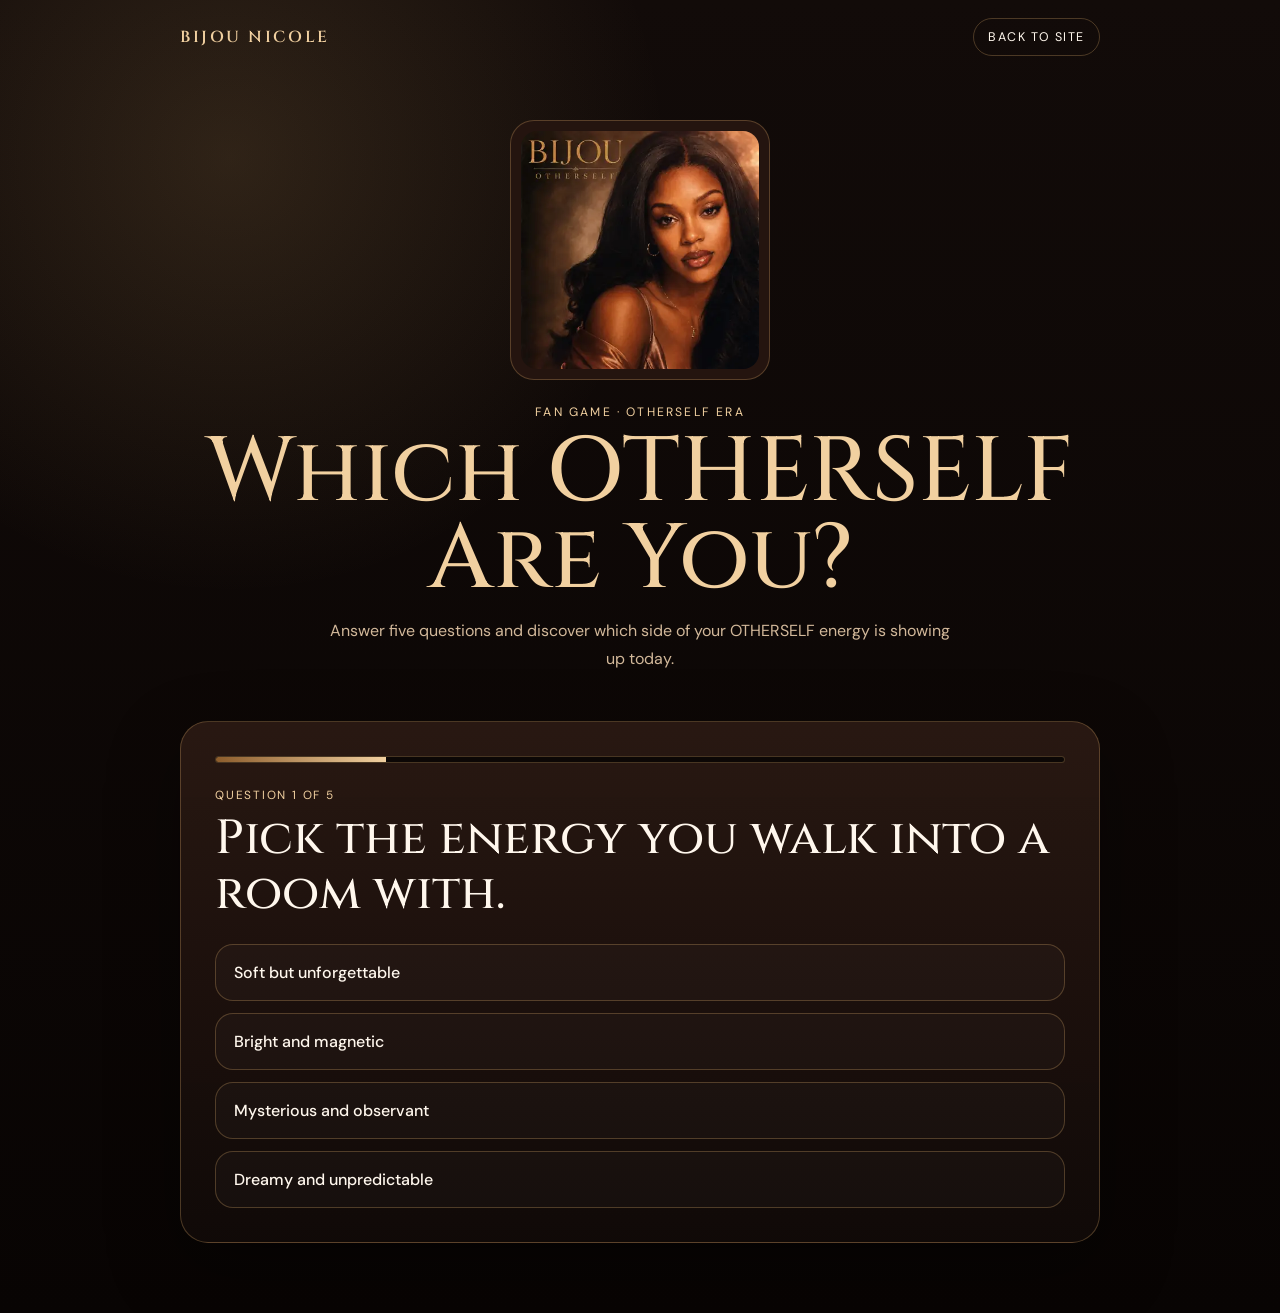
==== game/index.html @ ba14a842 "Add interactive OTHERSELF fan quiz game" ====
<!doctype html>
<html lang="en"><head><meta charset="utf-8"><meta name="viewport" content="width=device-width,initial-scale=1"><meta name="theme-color" content="#140d0a"><title>Which OTHERSELF Are You? — Bijou Nicole</title><link rel="preconnect" href="https://fonts.googleapis.com"><link rel="preconnect" href="https://fonts.gstatic.com" crossorigin><link href="https://fonts.googleapis.com/css2?family=Cinzel:wght@500;600&family=DM+Sans:wght@400;500;700&display=swap" rel="stylesheet"><style>
:root{--bg:#0d0706;--panel:#1b100d;--line:rgba(224,177,109,.28);--gold:#f1d0a0;--muted:#d2b89a;--text:#fff7ed}*{box-sizing:border-box}body{margin:0;background:radial-gradient(circle at 18% 12%,rgba(224,177,109,.15),transparent 28%),linear-gradient(#120b09,#080403);color:var(--text);font-family:"DM Sans",sans-serif;min-height:100vh}a{color:inherit;text-decoration:none}.wrap{width:min(920px,calc(100% - 28px));margin:auto}.top{padding:18px 0;display:flex;justify-content:space-between;gap:16px;align-items:center}.brand{font:600 1rem/1 "Cinzel";letter-spacing:.16em;color:var(--gold)}.home{font-size:.78rem;text-transform:uppercase;letter-spacing:.12em;border:1px solid var(--line);padding:10px 14px;border-radius:999px}.hero{text-align:center;padding:46px 0 24px}.cover{width:min(260px,72vw);margin:0 auto 24px;border-radius:24px;padding:10px;border:1px solid var(--line);background:#24140f}.cover img{width:100%;border-radius:16px;display:block}.kicker{font-size:.76rem;letter-spacing:.18em;text-transform:uppercase;color:var(--gold)}h1{font:500 clamp(2.5rem,8vw,5.7rem)/.95 "Cinzel";margin:10px 0 14px;color:var(--gold)}.hero p{max-width:620px;margin:auto;color:var(--muted);line-height:1.75}.card{border:1px solid var(--line);background:linear-gradient(rgba(47,28,21,.82),rgba(17,10,8,.94));border-radius:28px;padding:clamp(20px,4vw,34px);margin:24px 0 70px;box-shadow:0 26px 70px rgba(0,0,0,.35)}.progress{height:7px;background:#0c0705;border:1px solid var(--line);border-radius:99px;overflow:hidden;margin-bottom:24px}.progress span{display:block;height:100%;width:20%;background:linear-gradient(90deg,#8d5d2c,var(--gold));transition:.25s}.qnum{font-size:.74rem;letter-spacing:.15em;text-transform:uppercase;color:var(--gold);margin-bottom:8px}h2{font:500 clamp(1.8rem,5vw,3rem)/1.15 "Cinzel";margin:0 0 22px}.answers{display:grid;gap:12px}.answer{border:1px solid var(--line);border-radius:18px;background:rgba(255,255,255,.025);color:var(--text);text-align:left;padding:17px 18px;font:500 1rem "DM Sans";cursor:pointer;transition:.18s}.answer:hover,.answer:focus-visible{transform:translateY(-2px);background:rgba(224,177,109,.08);outline:none}.result{text-align:center}.result h2{color:var(--gold);font-size:clamp(2.5rem,7vw,4.5rem)}.result p{color:var(--muted);line-height:1.8;max-width:650px;margin:0 auto 22px}.badge{display:inline-block;border:1px solid var(--line);border-radius:999px;padding:10px 14px;color:var(--gold);letter-spacing:.12em;text-transform:uppercase;font-size:.72rem}.actions{display:flex;gap:10px;justify-content:center;flex-wrap:wrap;margin-top:22px}.actions button,.actions a{border:1px solid var(--line);border-radius:999px;background:linear-gradient(#6c461f,#2b170f);color:#fff;padding:12px 17px;cursor:pointer;font:700 .76rem "DM Sans";text-transform:uppercase;letter-spacing:.1em}.hidden{display:none}@media(max-width:560px){.top{align-items:flex-start}.brand{line-height:1.4}}
</style></head><body><div class="wrap"><div class="top"><a class="brand" href="../">BIJOU NICOLE</a><a class="home" href="../">Back to site</a></div><header class="hero"><div class="cover"><img src="../otherself-cover.svg" alt="OTHERSELF EP cover"></div><div class="kicker">fan game · OTHERSELF era</div><h1>Which OTHERSELF Are You?</h1><p>Answer five questions and discover which side of your OTHERSELF energy is showing up today.</p></header><main class="card"><div id="quiz"><div class="progress"><span id="bar"></span></div><div class="qnum" id="qnum"></div><h2 id="question"></h2><div class="answers" id="answers"></div></div><div id="result" class="result hidden"><div class="badge">your OTHERSELF is</div><h2 id="resultName"></h2><p id="resultText"></p><div class="actions"><button id="again" type="button">Play again</button><a href="../party/">Enter release party</a></div></div></main></div><script>
const qs=[
{q:'Pick the energy you walk into a room with.',a:[['Soft but unforgettable','velvet'],['Bright and magnetic','golden'],['Mysterious and observant','midnight'],['Dreamy and unpredictable','daydream']]},
{q:'Your ideal late-night soundtrack feels…',a:[['Slow, intimate, warm','velvet'],['Confident, glossy, addictive','golden'],['Moody, deep, hypnotic','midnight'],['Experimental, floaty, surprising','daydream']]},
{q:'What do you protect the most?',a:[['My heart','velvet'],['My confidence','golden'],['My peace','midnight'],['My imagination','daydream']]},
{q:'Choose an OTHERSELF color world.',a:[['Brown + champagne','velvet'],['Gold + bronze','golden'],['Black + deep wine','midnight'],['Cream + iridescent light','daydream']]},
{q:'What are you becoming?',a:[['More open','velvet'],['More fearless','golden'],['More selective','midnight'],['More myself','daydream']]}
];
const results={velvet:['Velvet Soul','You lead with feeling. Your OTHERSELF is romantic, intuitive, soft-spoken and powerful. You do not need to be loud to leave a mark.'],golden:['Golden Flame','You are stepping into visibility. Your OTHERSELF is confident, radiant, playful and ready to be seen without shrinking.'],midnight:['Midnight Mirror','You notice everything. Your OTHERSELF is private, magnetic, discerning and emotionally deep — mystery is part of the power.'],daydream:['Daydream Frequency','You are impossible to box in. Your OTHERSELF follows instinct, reinvents the rules and turns imagination into a whole world.']};
let i=0,s={velvet:0,golden:0,midnight:0,daydream:0};
const qnum=document.getElementById('qnum'),question=document.getElementById('question'),answers=document.getElementById('answers'),bar=document.getElementById('bar'),quiz=document.getElementById('quiz'),result=document.getElementById('result');
function render(){qnum.textContent=`Question ${i+1} of ${qs.length}`;question.textContent=qs[i].q;bar.style.width=((i+1)/qs.length*100)+'%';answers.innerHTML='';qs[i].a.forEach(([label,key])=>{const b=document.createElement('button');b.type='button';b.className='answer';b.textContent=label;b.addEventListener('click',()=>{s[key]++;i++;i<qs.length?render():finish()});answers.appendChild(b)})}
function finish(){quiz.classList.add('hidden');result.classList.remove('hidden');const best=Object.keys(s).sort((a,b)=>s[b]-s[a])[0];document.getElementById('resultName').textContent=results[best][0];document.getElementById('resultText').textContent=results[best][1];try{localStorage.setItem('bijou_other_self_result',best)}catch(e){}}
document.getElementById('again').addEventListener('click',()=>{i=0;s={velvet:0,golden:0,midnight:0,daydream:0};result.classList.add('hidden');quiz.classList.remove('hidden');render()});render();
</script></body></html>
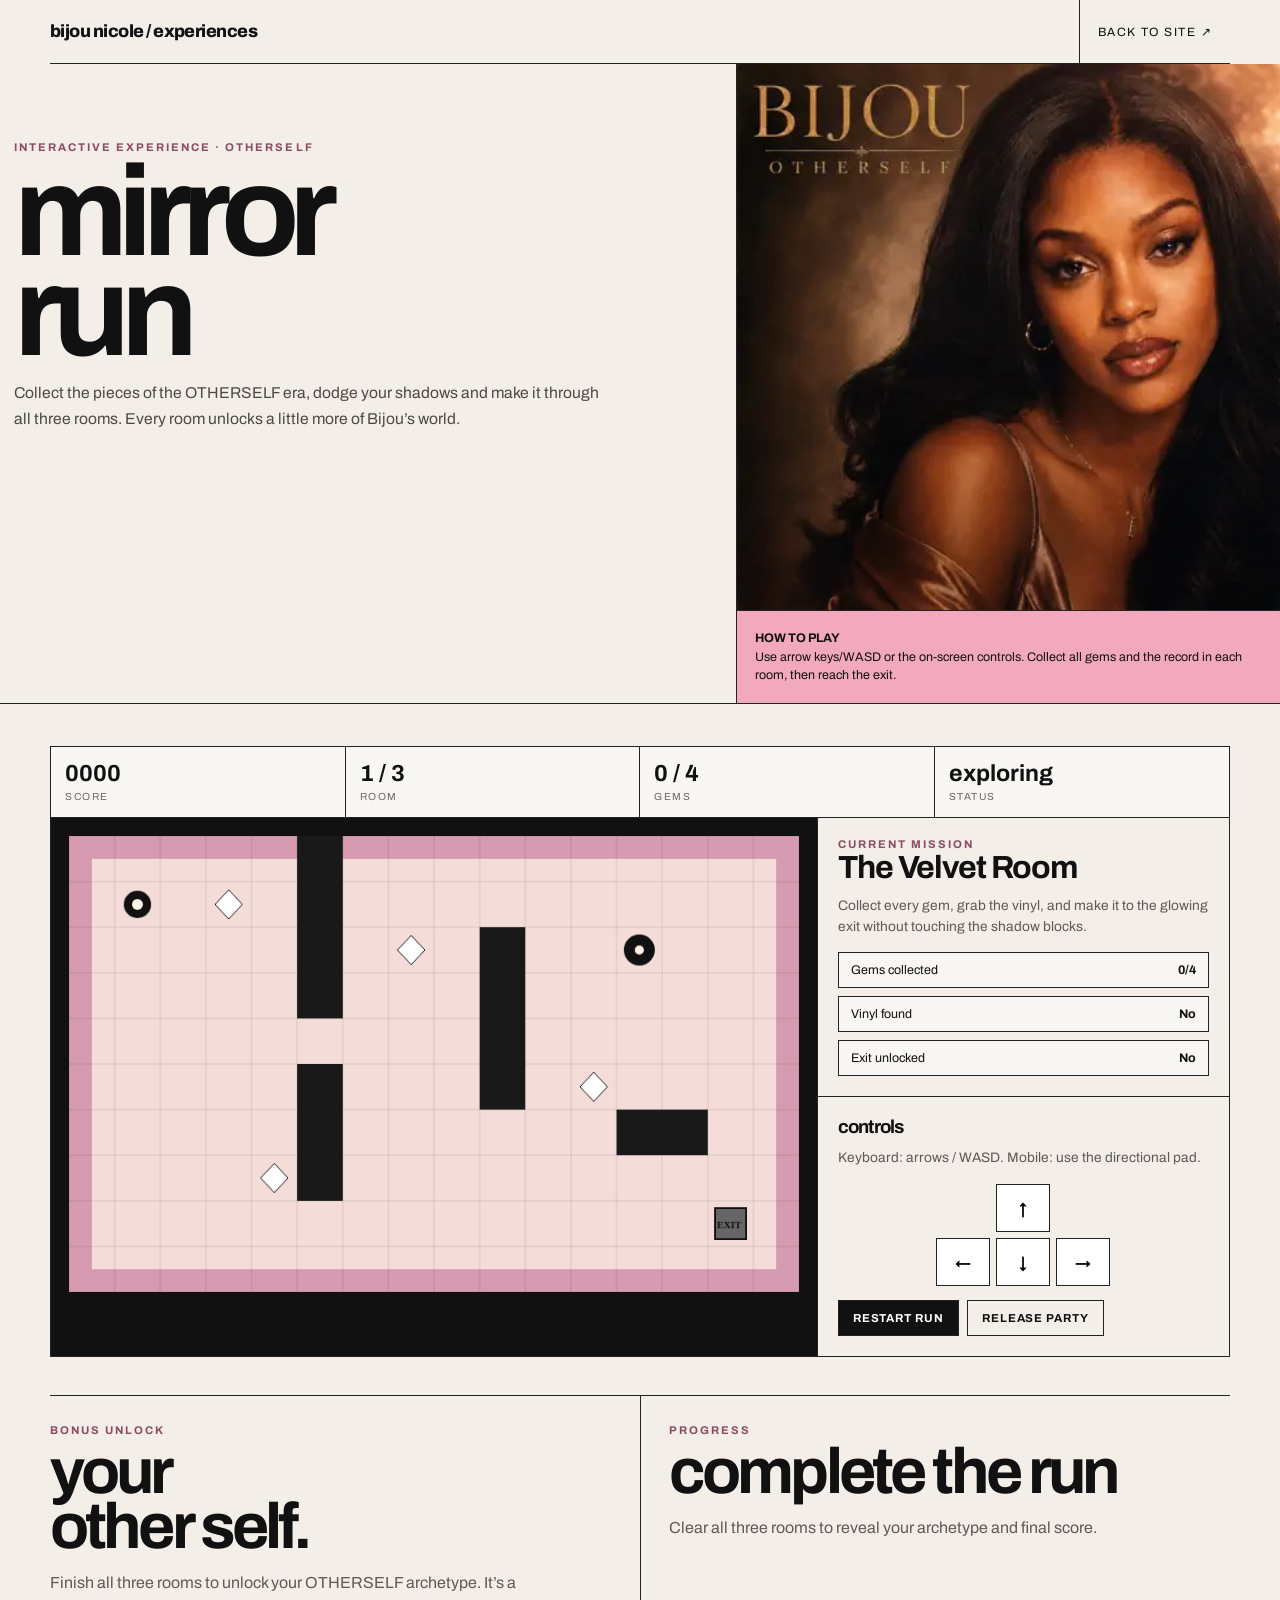
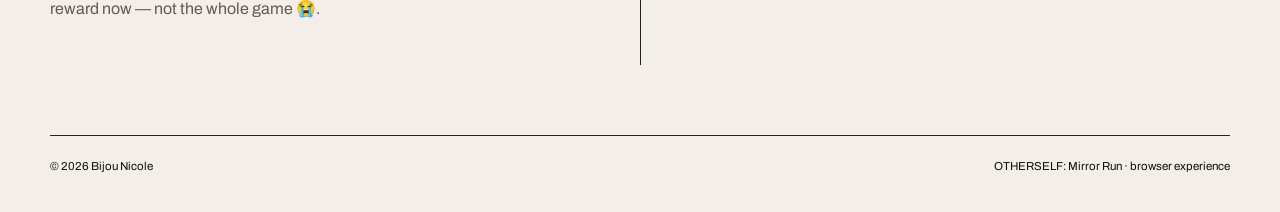
==== commit 653a91df: "Upgrade OTHERSELF game into Mirror Run adventure" ====
--- a/game/index.html
+++ b/game/index.html
@@ -1,18 +1,50 @@
 <!doctype html>
-<html lang="en"><head><meta charset="utf-8"><meta name="viewport" content="width=device-width,initial-scale=1"><meta name="theme-color" content="#140d0a"><title>Which OTHERSELF Are You? — Bijou Nicole</title><link rel="preconnect" href="https://fonts.googleapis.com"><link rel="preconnect" href="https://fonts.gstatic.com" crossorigin><link href="https://fonts.googleapis.com/css2?family=Cinzel:wght@500;600&family=DM+Sans:wght@400;500;700&display=swap" rel="stylesheet"><style>
-:root{--bg:#0d0706;--panel:#1b100d;--line:rgba(224,177,109,.28);--gold:#f1d0a0;--muted:#d2b89a;--text:#fff7ed}*{box-sizing:border-box}body{margin:0;background:radial-gradient(circle at 18% 12%,rgba(224,177,109,.15),transparent 28%),linear-gradient(#120b09,#080403);color:var(--text);font-family:"DM Sans",sans-serif;min-height:100vh}a{color:inherit;text-decoration:none}.wrap{width:min(920px,calc(100% - 28px));margin:auto}.top{padding:18px 0;display:flex;justify-content:space-between;gap:16px;align-items:center}.brand{font:600 1rem/1 "Cinzel";letter-spacing:.16em;color:var(--gold)}.home{font-size:.78rem;text-transform:uppercase;letter-spacing:.12em;border:1px solid var(--line);padding:10px 14px;border-radius:999px}.hero{text-align:center;padding:46px 0 24px}.cover{width:min(260px,72vw);margin:0 auto 24px;border-radius:24px;padding:10px;border:1px solid var(--line);background:#24140f}.cover img{width:100%;border-radius:16px;display:block}.kicker{font-size:.76rem;letter-spacing:.18em;text-transform:uppercase;color:var(--gold)}h1{font:500 clamp(2.5rem,8vw,5.7rem)/.95 "Cinzel";margin:10px 0 14px;color:var(--gold)}.hero p{max-width:620px;margin:auto;color:var(--muted);line-height:1.75}.card{border:1px solid var(--line);background:linear-gradient(rgba(47,28,21,.82),rgba(17,10,8,.94));border-radius:28px;padding:clamp(20px,4vw,34px);margin:24px 0 70px;box-shadow:0 26px 70px rgba(0,0,0,.35)}.progress{height:7px;background:#0c0705;border:1px solid var(--line);border-radius:99px;overflow:hidden;margin-bottom:24px}.progress span{display:block;height:100%;width:20%;background:linear-gradient(90deg,#8d5d2c,var(--gold));transition:.25s}.qnum{font-size:.74rem;letter-spacing:.15em;text-transform:uppercase;color:var(--gold);margin-bottom:8px}h2{font:500 clamp(1.8rem,5vw,3rem)/1.15 "Cinzel";margin:0 0 22px}.answers{display:grid;gap:12px}.answer{border:1px solid var(--line);border-radius:18px;background:rgba(255,255,255,.025);color:var(--text);text-align:left;padding:17px 18px;font:500 1rem "DM Sans";cursor:pointer;transition:.18s}.answer:hover,.answer:focus-visible{transform:translateY(-2px);background:rgba(224,177,109,.08);outline:none}.result{text-align:center}.result h2{color:var(--gold);font-size:clamp(2.5rem,7vw,4.5rem)}.result p{color:var(--muted);line-height:1.8;max-width:650px;margin:0 auto 22px}.badge{display:inline-block;border:1px solid var(--line);border-radius:999px;padding:10px 14px;color:var(--gold);letter-spacing:.12em;text-transform:uppercase;font-size:.72rem}.actions{display:flex;gap:10px;justify-content:center;flex-wrap:wrap;margin-top:22px}.actions button,.actions a{border:1px solid var(--line);border-radius:999px;background:linear-gradient(#6c461f,#2b170f);color:#fff;padding:12px 17px;cursor:pointer;font:700 .76rem "DM Sans";text-transform:uppercase;letter-spacing:.1em}.hidden{display:none}@media(max-width:560px){.top{align-items:flex-start}.brand{line-height:1.4}}
-</style></head><body><div class="wrap"><div class="top"><a class="brand" href="../">BIJOU NICOLE</a><a class="home" href="../">Back to site</a></div><header class="hero"><div class="cover"><img src="../otherself-cover.svg" alt="OTHERSELF EP cover"></div><div class="kicker">fan game · OTHERSELF era</div><h1>Which OTHERSELF Are You?</h1><p>Answer five questions and discover which side of your OTHERSELF energy is showing up today.</p></header><main class="card"><div id="quiz"><div class="progress"><span id="bar"></span></div><div class="qnum" id="qnum"></div><h2 id="question"></h2><div class="answers" id="answers"></div></div><div id="result" class="result hidden"><div class="badge">your OTHERSELF is</div><h2 id="resultName"></h2><p id="resultText"></p><div class="actions"><button id="again" type="button">Play again</button><a href="../party/">Enter release party</a></div></div></main></div><script>
-const qs=[
-{q:'Pick the energy you walk into a room with.',a:[['Soft but unforgettable','velvet'],['Bright and magnetic','golden'],['Mysterious and observant','midnight'],['Dreamy and unpredictable','daydream']]},
-{q:'Your ideal late-night soundtrack feels…',a:[['Slow, intimate, warm','velvet'],['Confident, glossy, addictive','golden'],['Moody, deep, hypnotic','midnight'],['Experimental, floaty, surprising','daydream']]},
-{q:'What do you protect the most?',a:[['My heart','velvet'],['My confidence','golden'],['My peace','midnight'],['My imagination','daydream']]},
-{q:'Choose an OTHERSELF color world.',a:[['Brown + champagne','velvet'],['Gold + bronze','golden'],['Black + deep wine','midnight'],['Cream + iridescent light','daydream']]},
-{q:'What are you becoming?',a:[['More open','velvet'],['More fearless','golden'],['More selective','midnight'],['More myself','daydream']]}
+<html lang="en">
+<head>
+<meta charset="utf-8"><meta name="viewport" content="width=device-width,initial-scale=1"><meta name="theme-color" content="#f6efea">
+<title>OTHERSELF: Mirror Run — Bijou Nicole</title>
+<link rel="preconnect" href="https://fonts.googleapis.com"><link rel="preconnect" href="https://fonts.gstatic.com" crossorigin>
+<link href="https://fonts.googleapis.com/css2?family=Archivo:wght@400;500;600;700;800&display=swap" rel="stylesheet">
+<style>
+:root{--ink:#111;--paper:#f3eee8;--pink:#f2a9bd;--peach:#efb28e;--blue:#6d73ff;--line:#222;--muted:#6f6a66}
+*{box-sizing:border-box}body{margin:0;background:var(--paper);color:var(--ink);font-family:Archivo,Arial,sans-serif}a{color:inherit;text-decoration:none}button{font:inherit}.wrap{width:min(1180px,calc(100% - 28px));margin:auto}.top{display:grid;grid-template-columns:1fr auto;border-bottom:1px solid var(--line);min-height:64px}.brand{display:flex;align-items:center;font-size:1.1rem;font-weight:800;letter-spacing:-.03em;text-transform:lowercase}.back{display:flex;align-items:center;padding:0 18px;border-left:1px solid var(--line);font-size:.75rem;text-transform:uppercase;letter-spacing:.12em}.hero{display:grid;grid-template-columns:1.15fr .85fr;border-bottom:1px solid var(--line)}.hero-left{padding:clamp(28px,6vw,78px) 0}.kicker{font-size:.7rem;letter-spacing:.18em;text-transform:uppercase;color:#8b4b60;font-weight:700}.hero h1{font-size:clamp(3.7rem,10vw,8.8rem);line-height:.78;letter-spacing:-.075em;margin:10px 0 18px;text-transform:lowercase}.hero p{max-width:590px;line-height:1.65;font-size:.98rem;color:#4c4844}.hero-right{border-left:1px solid var(--line);display:grid;grid-template-rows:1fr auto;background:var(--pink)}.cover{position:relative;min-height:390px;overflow:hidden}.cover img{width:100%;height:100%;object-fit:cover}.cover:after{content:"";position:absolute;inset:0;background:linear-gradient(0deg,rgba(0,0,0,.28),transparent 45%)}.hero-note{padding:18px;border-top:1px solid var(--line);font-size:.78rem;line-height:1.5}.game-shell{padding:42px 0 70px}.hud{display:grid;grid-template-columns:repeat(4,1fr);border:1px solid var(--line);border-bottom:0}.hud div{padding:14px;border-right:1px solid var(--line);background:#fff8}.hud div:last-child{border-right:0}.hud b{display:block;font-size:1.45rem}.hud span{font-size:.64rem;text-transform:uppercase;letter-spacing:.15em;color:var(--muted)}.game-grid{display:grid;grid-template-columns:minmax(0,1.3fr) minmax(260px,.7fr);border:1px solid var(--line)}.arena-wrap{padding:18px;background:#111}.arena{position:relative;aspect-ratio:16/10;background:#1b1b1b;overflow:hidden}.arena canvas{display:block;width:100%;height:100%;background:#171717}.side{border-left:1px solid var(--line);display:flex;flex-direction:column}.panel{padding:20px;border-bottom:1px solid var(--line)}.panel:last-child{border-bottom:0}.panel h2,.panel h3{margin:0 0 10px;letter-spacing:-.04em}.panel h2{font-size:2rem}.panel p{margin:0;color:#5e5955;line-height:1.55;font-size:.86rem}.objective-list{display:grid;gap:8px;margin-top:14px}.objective{padding:10px 12px;border:1px solid var(--line);background:#fff8;font-size:.78rem;display:flex;justify-content:space-between;gap:10px}.controls{display:grid;grid-template-columns:repeat(3,54px);gap:6px;justify-content:center;margin-top:16px}.ctrl{height:48px;border:1px solid var(--line);background:#fff;cursor:pointer;font-weight:800}.ctrl:active{background:var(--pink)}.blank{visibility:hidden}.actions{display:flex;gap:8px;flex-wrap:wrap;margin-top:14px}.btn{border:1px solid var(--line);background:#111;color:#fff;padding:11px 14px;text-transform:uppercase;letter-spacing:.08em;font-size:.72rem;font-weight:700;cursor:pointer}.btn.alt{background:var(--paper);color:#111}.unlock{display:none;margin-top:12px;padding:12px;border:1px solid var(--line);background:var(--peach);font-size:.82rem;line-height:1.45}.unlock.show{display:block}.bonus{margin-top:38px;border-top:1px solid var(--line);display:grid;grid-template-columns:1fr 1fr}.bonus > div{padding:28px 0}.bonus > div+div{border-left:1px solid var(--line);padding-left:28px}.bonus h2{font-size:clamp(2.2rem,5vw,4.8rem);line-height:.86;letter-spacing:-.06em;margin:8px 0 14px}.bonus p{color:#5f5a56;max-width:500px;line-height:1.6}.footer{border-top:1px solid var(--line);padding:24px 0 40px;font-size:.72rem;display:flex;justify-content:space-between;gap:18px;flex-wrap:wrap}
+@media(max-width:900px){.hero,.game-grid,.bonus{grid-template-columns:1fr}.hero-right{border-left:0;border-top:1px solid var(--line)}.side{border-left:0;border-top:1px solid var(--line)}.bonus>div+div{border-left:0;border-top:1px solid var(--line);padding-left:0}.hud{grid-template-columns:repeat(2,1fr)}.hud div:nth-child(2){border-right:0}.hud div:nth-child(-n+2){border-bottom:1px solid var(--line)}}
+@media(max-width:520px){.wrap{width:calc(100% - 20px)}.hero h1{font-size:4.1rem}.arena-wrap{padding:8px}.controls{grid-template-columns:repeat(3,50px)}.hud b{font-size:1.2rem}}
+</style>
+</head>
+<body>
+<div class="wrap"><div class="top"><a class="brand" href="../">bijou nicole / experiences</a><a class="back" href="../">back to site ↗</a></div></div>
+<section class="hero"><div class="wrap" style="display:contents"><div class="hero-left"><div class="wrap"><div class="kicker">interactive experience · OTHERSELF</div><h1>mirror<br>run</h1><p>Collect the pieces of the OTHERSELF era, dodge your shadows and make it through all three rooms. Every room unlocks a little more of Bijou’s world.</p></div></div><div class="hero-right"><div class="cover"><img src="../otherself-cover.svg" alt="OTHERSELF cover"></div><div class="hero-note"><b>HOW TO PLAY</b><br>Use arrow keys/WASD or the on-screen controls. Collect all gems and the record in each room, then reach the exit.</div></div></div></section>
+<div class="wrap game-shell">
+  <div class="hud"><div><b id="score">0000</b><span>score</span></div><div><b id="room">1 / 3</b><span>room</span></div><div><b id="gems">0 / 4</b><span>gems</span></div><div><b id="status">ready</b><span>status</span></div></div>
+  <div class="game-grid">
+    <div class="arena-wrap"><div class="arena"><canvas id="game" width="800" height="500" aria-label="OTHERSELF Mirror Run game"></canvas></div></div>
+    <aside class="side">
+      <div class="panel"><div class="kicker">current mission</div><h2 id="roomName">The Velvet Room</h2><p id="roomText">Collect every gem, grab the vinyl, and make it to the glowing exit without touching the shadow blocks.</p><div class="objective-list"><div class="objective"><span>Gems collected</span><b id="objGems">0/4</b></div><div class="objective"><span>Vinyl found</span><b id="objVinyl">No</b></div><div class="objective"><span>Exit unlocked</span><b id="objExit">No</b></div></div><div class="unlock" id="unlock"></div></div>
+      <div class="panel"><h3>controls</h3><p>Keyboard: arrows / WASD. Mobile: use the directional pad.</p><div class="controls"><button class="ctrl blank" type="button">•</button><button class="ctrl" data-dir="up" type="button">↑</button><button class="ctrl blank" type="button">•</button><button class="ctrl" data-dir="left" type="button">←</button><button class="ctrl" data-dir="down" type="button">↓</button><button class="ctrl" data-dir="right" type="button">→</button></div><div class="actions"><button id="restart" class="btn" type="button">restart run</button><a class="btn alt" href="../party/">release party</a></div></div>
+    </aside>
+  </div>
+  <section class="bonus"><div><div class="kicker">bonus unlock</div><h2>your<br>other self.</h2><p>Finish all three rooms to unlock your OTHERSELF archetype. It’s a reward now — not the whole game 😭.</p></div><div><div class="kicker">progress</div><h2 id="finishTitle">complete the run</h2><p id="finishText">Clear all three rooms to reveal your archetype and final score.</p></div></section>
+</div>
+<footer class="wrap footer"><span>© 2026 Bijou Nicole</span><span>OTHERSELF: Mirror Run · browser experience</span></footer>
+<script>
+const canvas=document.getElementById('game'),ctx=canvas.getContext('2d');
+const W=800,H=500,cell=50;
+const levels=[
+{name:'The Velvet Room',text:'Collect every gem, grab the vinyl, and make it to the glowing exit without touching the shadow blocks.',bg:'#d69bb0',floor:'#f4ddd8',wall:'#191919',accent:'#fff4e8',start:[1,1],exit:[14,8],gems:[[3,1],[7,2],[11,5],[4,7]],vinyl:[12,2],walls:[[5,0],[5,1],[5,2],[5,3],[5,5],[5,6],[5,7],[9,2],[9,3],[9,4],[9,5],[12,6],[13,6]]},
+{name:'The Mirror Hall',text:'The room gets tighter. Find the gold pieces, avoid the dark mirrors, and look for the hidden record.',bg:'#b7b8ff',floor:'#e8e4f9',wall:'#111',accent:'#ffe0a8',start:[1,8],exit:[14,1],gems:[[2,6],[6,7],[10,3],[13,4]],vinyl:[7,1],walls:[[3,2],[3,3],[3,4],[3,5],[6,2],[7,2],[8,2],[10,5],[10,6],[10,7],[12,2],[12,3],[12,4],[5,5],[6,5],[7,5]]},
+{name:'Daydream Exit',text:'Final room. Collect the last pieces, find the record and cross the exit to complete the OTHERSELF run.',bg:'#efb28e',floor:'#f7e5d7',wall:'#151515',accent:'#ffd7e3',start:[1,1],exit:[14,8],gems:[[2,7],[6,3],[10,7],[13,2]],vinyl:[8,6],walls:[[4,1],[4,2],[4,3],[4,4],[4,6],[4,7],[8,1],[8,2],[8,3],[8,4],[11,4],[12,4],[13,4],[7,7],[8,7],[9,7]]}
 ];
-const results={velvet:['Velvet Soul','You lead with feeling. Your OTHERSELF is romantic, intuitive, soft-spoken and powerful. You do not need to be loud to leave a mark.'],golden:['Golden Flame','You are stepping into visibility. Your OTHERSELF is confident, radiant, playful and ready to be seen without shrinking.'],midnight:['Midnight Mirror','You notice everything. Your OTHERSELF is private, magnetic, discerning and emotionally deep — mystery is part of the power.'],daydream:['Daydream Frequency','You are impossible to box in. Your OTHERSELF follows instinct, reinvents the rules and turns imagination into a whole world.']};
-let i=0,s={velvet:0,golden:0,midnight:0,daydream:0};
-const qnum=document.getElementById('qnum'),question=document.getElementById('question'),answers=document.getElementById('answers'),bar=document.getElementById('bar'),quiz=document.getElementById('quiz'),result=document.getElementById('result');
-function render(){qnum.textContent=`Question ${i+1} of ${qs.length}`;question.textContent=qs[i].q;bar.style.width=((i+1)/qs.length*100)+'%';answers.innerHTML='';qs[i].a.forEach(([label,key])=>{const b=document.createElement('button');b.type='button';b.className='answer';b.textContent=label;b.addEventListener('click',()=>{s[key]++;i++;i<qs.length?render():finish()});answers.appendChild(b)})}
-function finish(){quiz.classList.add('hidden');result.classList.remove('hidden');const best=Object.keys(s).sort((a,b)=>s[b]-s[a])[0];document.getElementById('resultName').textContent=results[best][0];document.getElementById('resultText').textContent=results[best][1];try{localStorage.setItem('bijou_other_self_result',best)}catch(e){}}
-document.getElementById('again').addEventListener('click',()=>{i=0;s={velvet:0,golden:0,midnight:0,daydream:0};result.classList.add('hidden');quiz.classList.remove('hidden');render()});render();
-</script></body></html>+let li=0,score=0,player={x:1,y:1},got=new Set(),vinyl=false,done=false;
+const dirs={up:[0,-1],down:[0,1],left:[-1,0],right:[1,0]};
+const scoreEl=document.getElementById('score'),roomEl=document.getElementById('room'),gemsEl=document.getElementById('gems'),statusEl=document.getElementById('status'),roomName=document.getElementById('roomName'),roomText=document.getElementById('roomText'),objGems=document.getElementById('objGems'),objVinyl=document.getElementById('objVinyl'),objExit=document.getElementById('objExit'),unlock=document.getElementById('unlock');
+function key(x,y){return x+','+y}function isWall(x,y){return levels[li].walls.some(w=>w[0]===x&&w[1]===y)}
+function loadLevel(){const L=levels[li];player={x:L.start[0],y:L.start[1]};got=new Set();vinyl=false;done=false;unlock.classList.remove('show');roomName.textContent=L.name;roomText.textContent=L.text;updateHud();draw()}
+function updateHud(){scoreEl.textContent=String(score).padStart(4,'0');roomEl.textContent=(li+1)+' / '+levels.length;gemsEl.textContent=got.size+' / '+levels[li].gems.length;objGems.textContent=got.size+'/'+levels[li].gems.length;objVinyl.textContent=vinyl?'Yes':'No';const unlocked=got.size===levels[li].gems.length&&vinyl;objExit.textContent=unlocked?'Yes':'No';statusEl.textContent=done?'complete':(unlocked?'exit open':'exploring')}
+function draw(){const L=levels[li];ctx.fillStyle=L.bg;ctx.fillRect(0,0,W,H);ctx.fillStyle=L.floor;ctx.fillRect(25,25,W-50,H-50);ctx.strokeStyle='rgba(0,0,0,.12)';ctx.lineWidth=1;for(let x=0;x<=W;x+=cell){ctx.beginPath();ctx.moveTo(x,0);ctx.lineTo(x,H);ctx.stroke()}for(let y=0;y<=H;y+=cell){ctx.beginPath();ctx.moveTo(0,y);ctx.lineTo(W,y);ctx.stroke()}L.walls.forEach(([x,y])=>{ctx.fillStyle=L.wall;ctx.fillRect(x*cell,y*cell,cell,cell)});L.gems.forEach(([x,y],i)=>{if(got.has(i))return;ctx.fillStyle='#fff';ctx.beginPath();ctx.moveTo(x*cell+25,y*cell+9);ctx.lineTo(x*cell+40,y*cell+25);ctx.lineTo(x*cell+25,y*cell+41);ctx.lineTo(x*cell+10,y*cell+25);ctx.closePath();ctx.fill();ctx.strokeStyle='#111';ctx.stroke()});if(!vinyl){const [x,y]=L.vinyl;ctx.fillStyle='#111';ctx.beginPath();ctx.arc(x*cell+25,y*cell+25,17,0,Math.PI*2);ctx.fill();ctx.fillStyle=L.accent;ctx.beginPath();ctx.arc(x*cell+25,y*cell+25,5,0,Math.PI*2);ctx.fill()}const unlocked=got.size===L.gems.length&&vinyl;const [ex,ey]=L.exit;ctx.fillStyle=unlocked?L.accent:'#666';ctx.fillRect(ex*cell+8,ey*cell+8,34,34);ctx.strokeStyle='#111';ctx.lineWidth=2;ctx.strokeRect(ex*cell+8,ey*cell+8,34,34);ctx.fillStyle='#111';ctx.font='bold 11px Archivo';ctx.fillText('EXIT',ex*cell+10,ey*cell+30);ctx.fillStyle='#111';ctx.beginPath();ctx.arc(player.x*cell+25,player.y*cell+25,15,0,Math.PI*2);ctx.fill();ctx.fillStyle=L.accent;ctx.beginPath();ctx.arc(player.x*cell+25,player.y*cell+25,6,0,Math.PI*2);ctx.fill()}
+function move(dx,dy){if(done)return;const nx=player.x+dx,ny=player.y+dy;if(nx<0||ny<0||nx>15||ny>9)return;if(isWall(nx,ny)){score=Math.max(0,score-10);statusEl.textContent='shadow hit';updateHud();return}player.x=nx;player.y=ny;const L=levels[li];L.gems.forEach(([x,y],i)=>{if(x===nx&&y===ny&&!got.has(i)){got.add(i);score+=100}});if(nx===L.vinyl[0]&&ny===L.vinyl[1]&&!vinyl){vinyl=true;score+=250;unlock.textContent='Vinyl found — one more piece of the era unlocked.';unlock.classList.add('show')}const unlocked=got.size===L.gems.length&&vinyl;if(unlocked&&nx===L.exit[0]&&ny===L.exit[1]){score+=500;done=true;if(li<levels.length-1){unlock.textContent='Room cleared. Loading the next chapter…';unlock.classList.add('show');updateHud();draw();setTimeout(()=>{li++;loadLevel()},850)}else{finishGame();return}}updateHud();draw()}
+function finishGame(){done=true;updateHud();draw();const archetypes=[['Velvet Soul','soft, magnetic and emotionally tuned-in'],['Golden Flame','bold, radiant and impossible to ignore'],['Midnight Mirror','observant, mysterious and selective'],['Daydream Frequency','inventive, fluid and impossible to box in']];const pick=archetypes[score%4];document.getElementById('finishTitle').textContent=pick[0];document.getElementById('finishText').textContent='Run complete — '+score+' points. Your unlocked OTHERSELF energy is '+pick[1]+'.';unlock.textContent='FINAL UNLOCK: '+pick[0]+' · score '+score;unlock.classList.add('show');try{localStorage.setItem('bijou_mirror_run_score',String(score));localStorage.setItem('bijou_other_self_result',pick[0])}catch(e){}}
+function restart(){li=0;score=0;loadLevel();document.getElementById('finishTitle').textContent='complete the run';document.getElementById('finishText').textContent='Clear all three rooms to reveal your archetype and final score.'}
+document.addEventListener('keydown',e=>{const map={ArrowUp:'up',w:'up',W:'up',ArrowDown:'down',s:'down',S:'down',ArrowLeft:'left',a:'left',A:'left',ArrowRight:'right',d:'right',D:'right'};if(map[e.key]){e.preventDefault();const [dx,dy]=dirs[map[e.key]];move(dx,dy)}});document.querySelectorAll('[data-dir]').forEach(b=>b.addEventListener('click',()=>{const [dx,dy]=dirs[b.dataset.dir];move(dx,dy)}));document.getElementById('restart').addEventListener('click',restart);loadLevel();
+</script>
+</body></html>
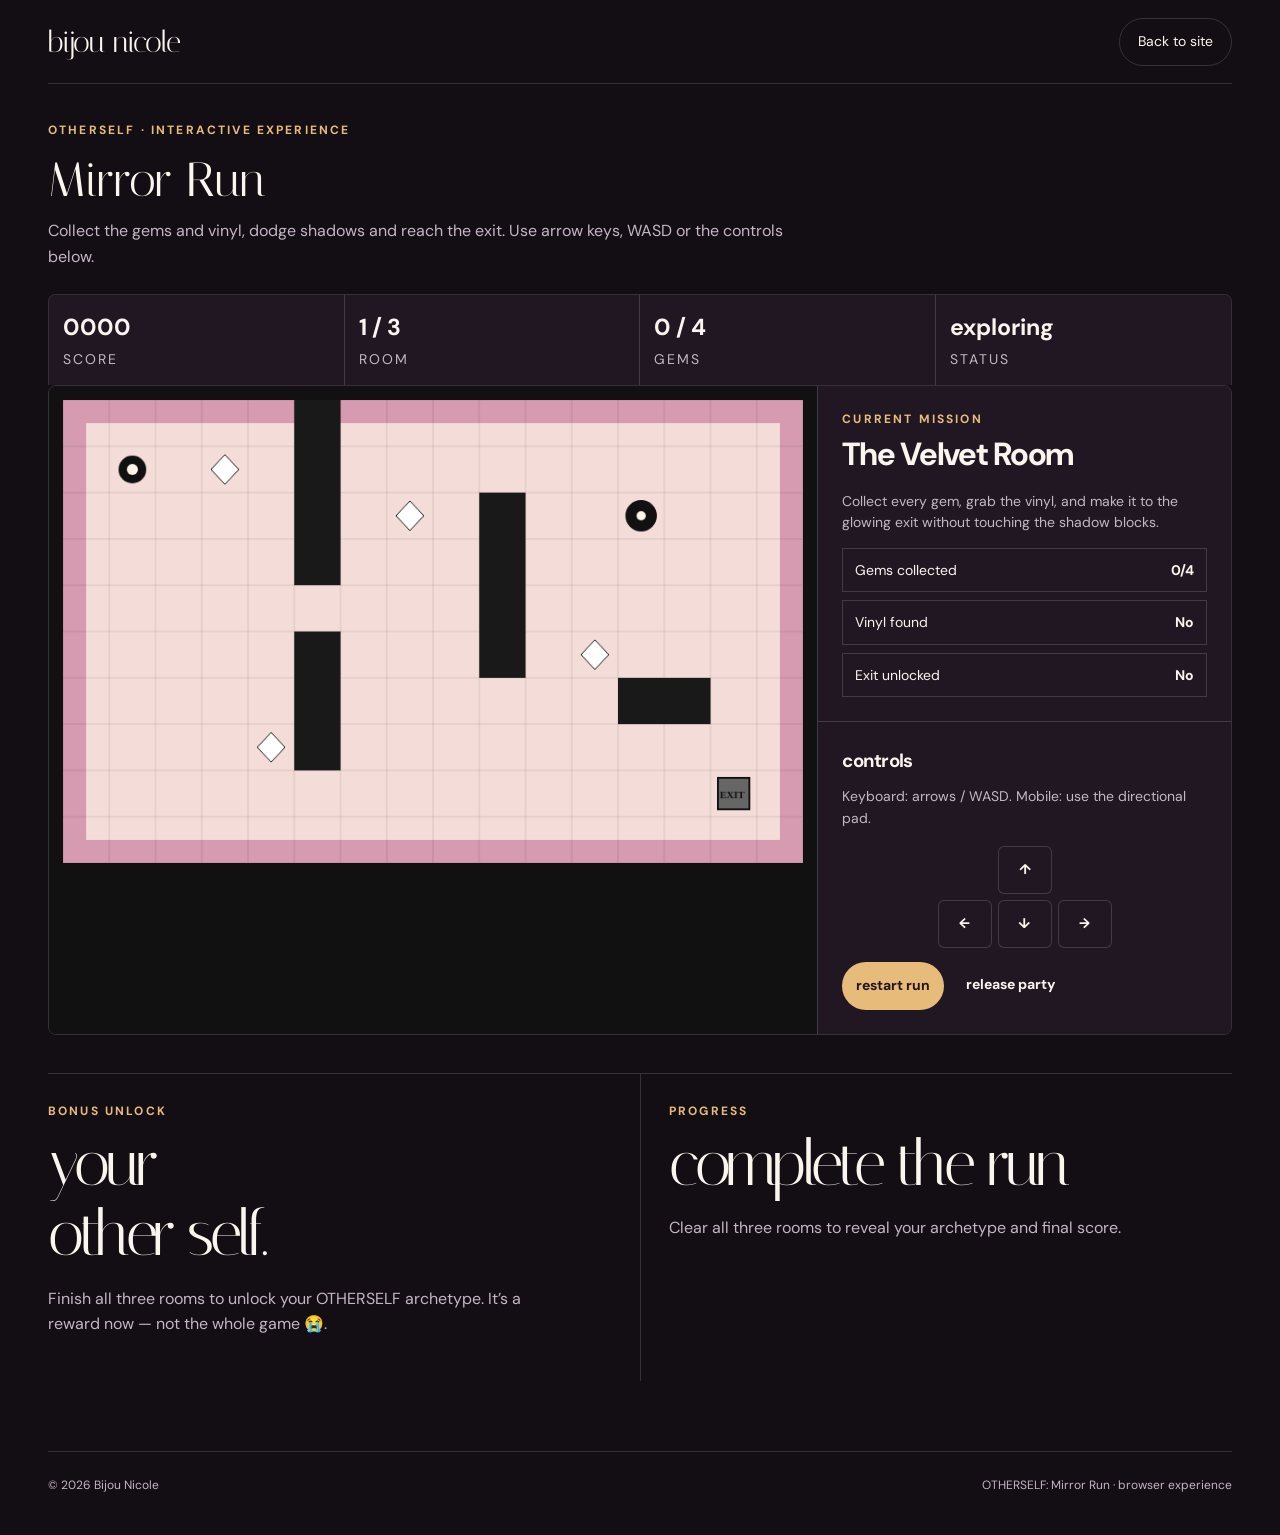
==== commit 2322a36a: "Redesign Bijou Nicole website: game/index.html" ====
--- a/game/index.html
+++ b/game/index.html
@@ -11,21 +11,21 @@
 @media(max-width:900px){.hero,.game-grid,.bonus{grid-template-columns:1fr}.hero-right{border-left:0;border-top:1px solid var(--line)}.side{border-left:0;border-top:1px solid var(--line)}.bonus>div+div{border-left:0;border-top:1px solid var(--line);padding-left:0}.hud{grid-template-columns:repeat(2,1fr)}.hud div:nth-child(2){border-right:0}.hud div:nth-child(-n+2){border-bottom:1px solid var(--line)}}
 @media(max-width:520px){.wrap{width:calc(100% - 20px)}.hero h1{font-size:4.1rem}.arena-wrap{padding:8px}.controls{grid-template-columns:repeat(3,50px)}.hud b{font-size:1.2rem}}
 </style>
-</head>
-<body>
-<div class="wrap"><div class="top"><a class="brand" href="../">bijou nicole / experiences</a><a class="back" href="../">back to site ↗</a></div></div>
-<section class="hero"><div class="wrap" style="display:contents"><div class="hero-left"><div class="wrap"><div class="kicker">interactive experience · OTHERSELF</div><h1>mirror<br>run</h1><p>Collect the pieces of the OTHERSELF era, dodge your shadows and make it through all three rooms. Every room unlocks a little more of Bijou’s world.</p></div></div><div class="hero-right"><div class="cover"><img src="../otherself-cover.svg" alt="OTHERSELF cover"></div><div class="hero-note"><b>HOW TO PLAY</b><br>Use arrow keys/WASD or the on-screen controls. Collect all gems and the record in each room, then reach the exit.</div></div></div></section>
-<div class="wrap game-shell">
+<link rel="stylesheet" href="../assets/site.css"><link rel="stylesheet" href="../assets/experiences.css"></head>
+<body class="experience-page game-page">
+<div class="wrap"><div class="top"><a class="brand" href="../">bijou nicole</a><a class="back" href="../">Back to site</a></div></div>
+
+<main class="wrap game-shell" id="main"><div class="game-intro"><span class="kicker">OTHERSELF · Interactive experience</span><h1>Mirror Run</h1><p>Collect the gems and vinyl, dodge shadows and reach the exit. Use arrow keys, WASD or the controls below.</p></div>
   <div class="hud"><div><b id="score">0000</b><span>score</span></div><div><b id="room">1 / 3</b><span>room</span></div><div><b id="gems">0 / 4</b><span>gems</span></div><div><b id="status">ready</b><span>status</span></div></div>
   <div class="game-grid">
     <div class="arena-wrap"><div class="arena"><canvas id="game" width="800" height="500" aria-label="OTHERSELF Mirror Run game"></canvas></div></div>
     <aside class="side">
       <div class="panel"><div class="kicker">current mission</div><h2 id="roomName">The Velvet Room</h2><p id="roomText">Collect every gem, grab the vinyl, and make it to the glowing exit without touching the shadow blocks.</p><div class="objective-list"><div class="objective"><span>Gems collected</span><b id="objGems">0/4</b></div><div class="objective"><span>Vinyl found</span><b id="objVinyl">No</b></div><div class="objective"><span>Exit unlocked</span><b id="objExit">No</b></div></div><div class="unlock" id="unlock"></div></div>
-      <div class="panel"><h3>controls</h3><p>Keyboard: arrows / WASD. Mobile: use the directional pad.</p><div class="controls"><button class="ctrl blank" type="button">•</button><button class="ctrl" data-dir="up" type="button">↑</button><button class="ctrl blank" type="button">•</button><button class="ctrl" data-dir="left" type="button">←</button><button class="ctrl" data-dir="down" type="button">↓</button><button class="ctrl" data-dir="right" type="button">→</button></div><div class="actions"><button id="restart" class="btn" type="button">restart run</button><a class="btn alt" href="../party/">release party</a></div></div>
+      <div class="panel"><h3>controls</h3><p>Keyboard: arrows / WASD. Mobile: use the directional pad.</p><div class="controls"><button class="ctrl blank" type="button">•</button><button class="ctrl" data-dir="up" aria-label="Move up" type="button">↑</button><button class="ctrl blank" type="button">•</button><button class="ctrl" data-dir="left" aria-label="Move left" type="button">←</button><button class="ctrl" data-dir="down" aria-label="Move down" type="button">↓</button><button class="ctrl" data-dir="right" aria-label="Move right" type="button">→</button></div><div class="actions"><button id="restart" class="btn" type="button">restart run</button><a class="btn alt" href="../party/">release party</a></div></div>
     </aside>
   </div>
   <section class="bonus"><div><div class="kicker">bonus unlock</div><h2>your<br>other self.</h2><p>Finish all three rooms to unlock your OTHERSELF archetype. It’s a reward now — not the whole game 😭.</p></div><div><div class="kicker">progress</div><h2 id="finishTitle">complete the run</h2><p id="finishText">Clear all three rooms to reveal your archetype and final score.</p></div></section>
-</div>
+</main>
 <footer class="wrap footer"><span>© 2026 Bijou Nicole</span><span>OTHERSELF: Mirror Run · browser experience</span></footer>
 <script>
 const canvas=document.getElementById('game'),ctx=canvas.getContext('2d');
--- a/assets/site.css
+++ b/assets/site.css
@@ -0,0 +1,4 @@
+@import url('https://fonts.googleapis.com/css2?family=DM+Sans:wght@400;500;600;700&family=Italiana&display=swap');
+:root{--bg:#130d14;--surface:#211723;--ink:#faf5ed;--muted:#c4b6c5;--gold:#e7bc7a;--line:#ffffff26;--plum:#4b2a47;--max:1320px;color-scheme:dark}*{box-sizing:border-box}html{scroll-behavior:smooth;scroll-padding-top:100px}body{margin:0;background:var(--bg);color:var(--ink);font-family:'DM Sans',Arial,sans-serif;font-size:16px;line-height:1.6}a{color:inherit;text-decoration:none}img{display:block;width:100%;object-fit:cover}button,input,textarea{font:inherit}button,a{-webkit-tap-highlight-color:transparent}button{cursor:pointer}a:focus-visible,button:focus-visible,input:focus-visible,textarea:focus-visible{outline:2px solid var(--gold);outline-offset:5px}::selection{background:var(--gold);color:var(--bg)}.skip{position:fixed;top:-100px;left:20px;z-index:100;background:var(--gold);color:var(--bg);padding:12px}.skip:focus{top:12px}.wrap{width:min(var(--max),calc(100% - 96px));margin:auto}.site-header{position:sticky;top:0;z-index:50;background:#130d14ed;backdrop-filter:blur(18px);border-bottom:1px solid var(--line)}.header-inner{height:84px;display:flex;align-items:center;justify-content:space-between;gap:24px}.wordmark{font-family:'Italiana',Georgia,serif;font-size:30px;letter-spacing:-.03em;white-space:nowrap}.desktop-nav{display:flex;align-items:center;gap:30px;font-size:14px}.desktop-nav a{padding:10px 0;color:var(--muted)}.desktop-nav a:hover,.desktop-nav a[aria-current]{color:var(--gold)}.pill{display:inline-flex;align-items:center;justify-content:center;min-height:48px;padding:12px 24px;border:1px solid var(--line);border-radius:40px;font-size:14px;font-weight:600;transition:background .2s,transform .2s}.pill:hover{background:var(--plum);transform:translateY(-2px)}.pill.primary{background:var(--gold);border-color:var(--gold);color:#24151c}.pill.primary:hover{background:#f3d4a4}.menu-toggle{display:none;background:transparent;color:var(--ink);border:1px solid var(--line);border-radius:30px;min-height:44px;padding:8px 18px}.mobile-nav{display:none;border-top:1px solid var(--line);padding:16px 24px}.mobile-nav.open{display:grid}.mobile-nav a{padding:12px;font-size:16px}.eyebrow{display:block;font-size:12px;font-weight:600;letter-spacing:.18em;text-transform:uppercase;color:var(--gold)}.hero{min-height:730px;position:relative;display:grid;grid-template-columns:1fr 1fr;border-bottom:1px solid var(--line)}.hero-copy{padding:80px 7vw 70px max(48px,calc((100vw - 1320px)/2));display:flex;flex-direction:column;justify-content:center;position:relative;z-index:2}.hero h1{font-family:'Italiana',Georgia,serif;font-weight:400;font-size:clamp(64px,7vw,112px);line-height:1.02;letter-spacing:-.055em;margin:22px 0}.hero h1 em{font-weight:400;color:var(--gold)}.hero-copy p{max-width:390px;color:var(--muted);margin:12px 0 28px}.hero-actions{display:flex;flex-wrap:wrap;gap:12px}.hero-photo{position:relative;overflow:hidden;background:#4b2c22}.hero-photo img{height:100%;position:absolute;inset:0;object-position:center 30%}.hero-photo:after{content:'';position:absolute;inset:0;background:linear-gradient(90deg,#130d1433,transparent 35%),linear-gradient(0deg,#130d14c9,transparent 40%)}.photo-caption{position:absolute;bottom:36px;left:38px;right:38px;z-index:1;display:flex;justify-content:space-between;align-items:end}.photo-caption strong{font-family:'Italiana',Georgia,serif;font-weight:400;font-size:32px}.photo-caption span{font-size:12px;letter-spacing:.15em;text-transform:uppercase}.release-strip{border-bottom:1px solid var(--line);background:#251925}.strip-inner{display:flex;align-items:center;gap:24px;padding:20px 0}.strip-art{width:64px;height:64px;border-radius:5px}.strip-text{flex:1}.strip-text strong{display:block;font-size:18px}.strip-text p{font-size:14px;color:var(--muted);margin:0}.section{padding:96px 0}.section-head{display:flex;justify-content:space-between;align-items:end;gap:32px;margin-bottom:40px}.section-head h2,.story h2,.visual-text h2,.contact h2{font-family:'Italiana',Georgia,serif;font-weight:400;font-size:clamp(46px,5vw,72px);line-height:1.08;letter-spacing:-.04em;margin:14px 0 0}.section-head p{color:var(--muted);max-width:340px;margin:0;font-size:16px}.music-grid{display:grid;grid-template-columns:1fr 1fr .8fr;gap:28px}.album-art{aspect-ratio:1;border-radius:8px;overflow:hidden;background:var(--surface)}.album-art img{height:100%;transition:transform .5s}.album:hover .album-art img{transform:scale(1.03)}.album h3{font-size:22px;font-weight:500;margin:20px 0 4px}.album p{margin:0 0 16px;color:var(--muted);font-size:14px}.text-link{display:inline-block;padding:5px 0;border-bottom:1px solid var(--gold);font-size:14px;color:var(--gold)}.platform-card{border:1px solid var(--line);border-radius:8px;padding:30px;display:flex;flex-direction:column;justify-content:center;background:var(--surface)}.platform-card h3{font-family:'Italiana',Georgia,serif;font-size:42px;line-height:1.1;font-weight:400;margin:20px 0}.platform-list{display:grid}.platform-list a{border-bottom:1px solid var(--line);padding:18px 0;font-size:16px}.platform-list a:hover{color:var(--gold)}.story{background:#241725;border-top:1px solid var(--line);border-bottom:1px solid var(--line)}.story-inner{display:grid;grid-template-columns:.9fr 1fr;gap:90px;align-items:center}.story-image{aspect-ratio:4/3;border-radius:8px;overflow:hidden}.story-image img{height:100%}.story h2{margin-bottom:28px}.story p{color:var(--muted);max-width:520px}.visual{display:grid;grid-template-columns:1fr 1fr;min-height:600px}.visual-portrait{position:relative;background:#6a422f}.visual-portrait img{height:100%;position:absolute;inset:0;object-position:center 24%}.visual-text{padding:90px 6vw;background:#30202d;display:flex;flex-direction:column;justify-content:center}.visual-text p{color:var(--muted);max-width:420px;margin:24px 0 30px}.visual-text .pill{align-self:flex-start}.experience-grid{display:grid;grid-template-columns:repeat(3,1fr);gap:24px}.experience{background:var(--surface);border:1px solid var(--line);border-radius:8px;padding:32px;display:flex;flex-direction:column;align-items:flex-start}.experience .number{color:var(--gold);font-family:'Italiana',Georgia,serif;font-size:44px;margin-bottom:30px}.experience h3{font-size:24px;font-weight:500;line-height:1.3;margin:0 0 14px}.experience p{color:var(--muted);font-size:16px;margin:0 0 28px}.experience .text-link{margin-top:auto}.contact{border-top:1px solid var(--line);background:var(--surface)}.contact-inner{display:grid;grid-template-columns:1fr 1fr;gap:100px;align-items:center}.contact p{color:var(--muted)}.contact-note{padding:32px;border:1px solid var(--line);border-radius:8px}.contact-note h3{font-size:22px;margin:0 0 14px}.contact-note p{margin:0 0 22px}.site-footer{padding:54px 0 28px}.footer-top{display:flex;justify-content:space-between;gap:32px;align-items:center;padding-bottom:40px}.footer-links{display:flex;gap:24px;flex-wrap:wrap;font-size:14px}.footer-bottom{display:flex;justify-content:space-between;gap:24px;border-top:1px solid var(--line);padding-top:24px;color:var(--muted);font-size:12px}.release-hero{padding:80px 0 100px}.release-layout{display:grid;grid-template-columns:1fr 1fr;align-items:center;gap:80px}.release-layout img{aspect-ratio:1;border-radius:8px}.release-info h1{font-family:'Italiana',Georgia,serif;font-size:clamp(48px,6vw,92px);font-weight:400;letter-spacing:-.045em;line-height:1.05;margin:20px 0}.release-info p{color:var(--muted);max-width:440px}.release-meta{display:flex;gap:32px;margin:28px 0}.release-meta span{font-size:12px;color:var(--muted);display:block}.release-meta strong{font-size:16px;font-weight:500}.release-platforms{display:grid;gap:12px;margin-top:32px}.release-platforms a{justify-content:space-between}.release-note{font-size:14px;color:var(--muted)}
+@media(min-width:1600px){.hero-copy{padding-left:calc((100vw - 1320px)/2)}}@media(max-width:1000px){.wrap{width:calc(100% - 48px)}.desktop-nav{gap:18px}.hero{min-height:650px}.hero-copy{padding:60px 24px}.hero h1{font-size:clamp(56px,7.6vw,76px)}.music-grid{grid-template-columns:1fr 1fr}.platform-card{grid-column:1/-1}.platform-card h3{font-size:36px}.platform-list{grid-template-columns:repeat(3,1fr);gap:24px}.story-inner,.contact-inner{gap:40px}.experience-grid{gap:14px}.experience{padding:24px}.release-layout{gap:40px}.section{padding:72px 0}}@media(max-width:720px){html{scroll-padding-top:86px}.header-inner{height:72px}.wordmark{font-size:27px}.desktop-nav{display:none}.menu-toggle{display:block}.hero{display:flex;flex-direction:column;min-height:auto}.hero-copy{padding:52px 24px}.hero h1{font-size:clamp(56px,14.5vw,92px);margin:18px 0}.hero-photo{height:500px}.hero-photo img{object-position:center 26%}.photo-caption{left:24px;right:24px;bottom:24px}.strip-inner{gap:14px;flex-wrap:wrap}.strip-text p{font-size:12px}.strip-inner>.pill{width:100%;margin-top:4px}.section-head{align-items:start;flex-direction:column;gap:20px}.music-grid,.story-inner,.visual,.experience-grid,.contact-inner,.release-layout{grid-template-columns:1fr}.platform-card{grid-column:auto}.platform-list{grid-template-columns:1fr;gap:0}.section{padding:56px 0}.story-inner{gap:32px}.visual-portrait{min-height:480px}.visual-text{padding:52px 24px}.experience{padding:28px}.experience .number{margin-bottom:16px}.footer-top{flex-direction:column;align-items:flex-start}.footer-bottom{flex-direction:column;gap:8px}.release-hero{padding:32px 0 56px}.release-layout{gap:32px}.release-info h1{font-size:clamp(48px,12vw,80px)}.release-meta{flex-wrap:wrap}.contact-inner{gap:28px}}
+@media(prefers-reduced-motion:reduce){html{scroll-behavior:auto}*,*:before,*:after{animation:none!important;transition:none!important}}
--- a/assets/experiences.css
+++ b/assets/experiences.css
@@ -0,0 +1,5 @@
+/* Shared Bijou identity for the existing interactive experiences. */
+.experience-page{--paper:#130d14;--ink:#faf5ed;--pink:#4b2a47;--peach:#30202d;--blue:#e7bc7a;--line:#ffffff26;--muted:#c4b6c5;font-family:'DM Sans',Arial,sans-serif;color-scheme:dark;background:var(--paper);color:var(--ink)}.experience-page .top{align-items:center;min-height:84px}.experience-page .brand{font-family:'Italiana',Georgia,serif;font-weight:400;font-size:30px;text-transform:lowercase}.experience-page .back{font-size:14px;min-height:48px;letter-spacing:0;text-transform:none;border:1px solid var(--line);border-radius:30px}.experience-page .hero{min-height:auto}.experience-page .hero h1{font-family:'Italiana',Georgia,serif;font-weight:400;letter-spacing:-.045em;line-height:1.05;margin:20px 0;font-size:clamp(56px,7vw,100px)}.experience-page .hero-left,.experience-page .hero-a{padding:48px 24px}.experience-page .hero-right{background:var(--surface)}.experience-page .hero p,.experience-page .panel p,.experience-page .bonus p,.experience-page .module p,.experience-page .slot span{color:var(--muted);font-size:16px}.experience-page .kicker{font-size:12px;color:var(--gold)}.experience-page .hero-note{font-size:14px;padding:24px;color:var(--muted)}.experience-page .hero-b{background:var(--surface)}.experience-page .hero-b p{color:var(--muted)}.experience-page .countdown{display:block;border:0;margin:24px 0}.experience-page .release-date{font-size:12px;letter-spacing:.12em;color:var(--gold)}.experience-page .release-date strong{font-size:24px;letter-spacing:0;color:var(--ink)}.experience-page .countdown [hidden]{display:none}.experience-page .stage-grid,.experience-page .game-grid{border-radius:8px;overflow:hidden}.experience-page .stage-copy h2{font-family:'Italiana',Georgia,serif;font-weight:400;line-height:1.1}.experience-page .hud{border-radius:8px 8px 0 0;overflow:hidden}.experience-page .hud div,.experience-page .objective,.experience-page .msg{background:var(--surface)}.experience-page .hud span,.experience-page .objective,.experience-page .panel p,.experience-page .notice{font-size:14px}.experience-page .react,.experience-page .vote,.experience-page .ctrl,.experience-page .link,.experience-page .btn.alt{background:var(--surface);color:var(--ink);border-color:var(--line);border-radius:6px;min-height:44px;font-size:14px}.experience-page .vote small,.experience-page .react span{font-size:14px}.experience-page .react:hover,.experience-page .vote:hover,.experience-page .ctrl:active{background:var(--plum)}.experience-page .btn,.experience-page .form button{background:var(--gold);color:#24151c;border:0;border-radius:24px;font-size:14px;letter-spacing:0;text-transform:none;min-height:48px}.experience-page .form input{background:var(--surface);color:var(--ink);border-radius:6px}.experience-page .unlock{color:var(--ink)}.experience-page .slot b,.experience-page .slot span{font-size:14px}.experience-page .badge,.experience-page .status{font-size:12px}.experience-page .chat-side{background:var(--surface)}.experience-page .msg b,.experience-page .msg span{font-size:14px}.experience-page .footer{font-size:12px;color:var(--muted)}.game-page .hero{display:none}.game-page .game-shell{padding-top:32px}.game-page .bonus h2{font-family:'Italiana',Georgia,serif;font-weight:400;line-height:1.1}.game-page .side{background:var(--surface)}.experience-page .arena-wrap{padding:14px}.experience-page .panel{padding:24px}.experience-page .controls button.blank{display:block}.experience-page .hero .wrap{width:100%}
+@media(max-width:720px){.experience-page .top{min-height:72px}.experience-page .brand{font-size:25px}.experience-page .back{padding:8px 14px}.experience-page .hero{display:grid;grid-template-columns:1fr}.experience-page .hero-a{padding:36px 24px}.experience-page .hero-b{padding:24px}.experience-page .slot{grid-template-columns:80px 1fr;gap:12px}.experience-page .slot .badge{grid-column:2;justify-self:start}.experience-page .form{grid-template-columns:1fr}.experience-page .form button{padding:12px}.game-page .hero{display:none}.experience-page .game-grid,.experience-page .stage-grid,.experience-page .chat{grid-template-columns:1fr}.experience-page .hero h1{font-size:64px}.experience-page .game-shell,.experience-page .party{padding:24px 0 48px}}
+
+.game-intro{margin-bottom:24px}.game-intro h1{font-family:'Italiana',Georgia,serif;font-weight:400;font-size:48px;line-height:1.1;margin:12px 0}.game-intro p{font-size:16px;color:var(--muted);max-width:760px;margin:0}.experience-page .brand{white-space:nowrap}.experience-page .hero-b p{font-size:14px!important}
